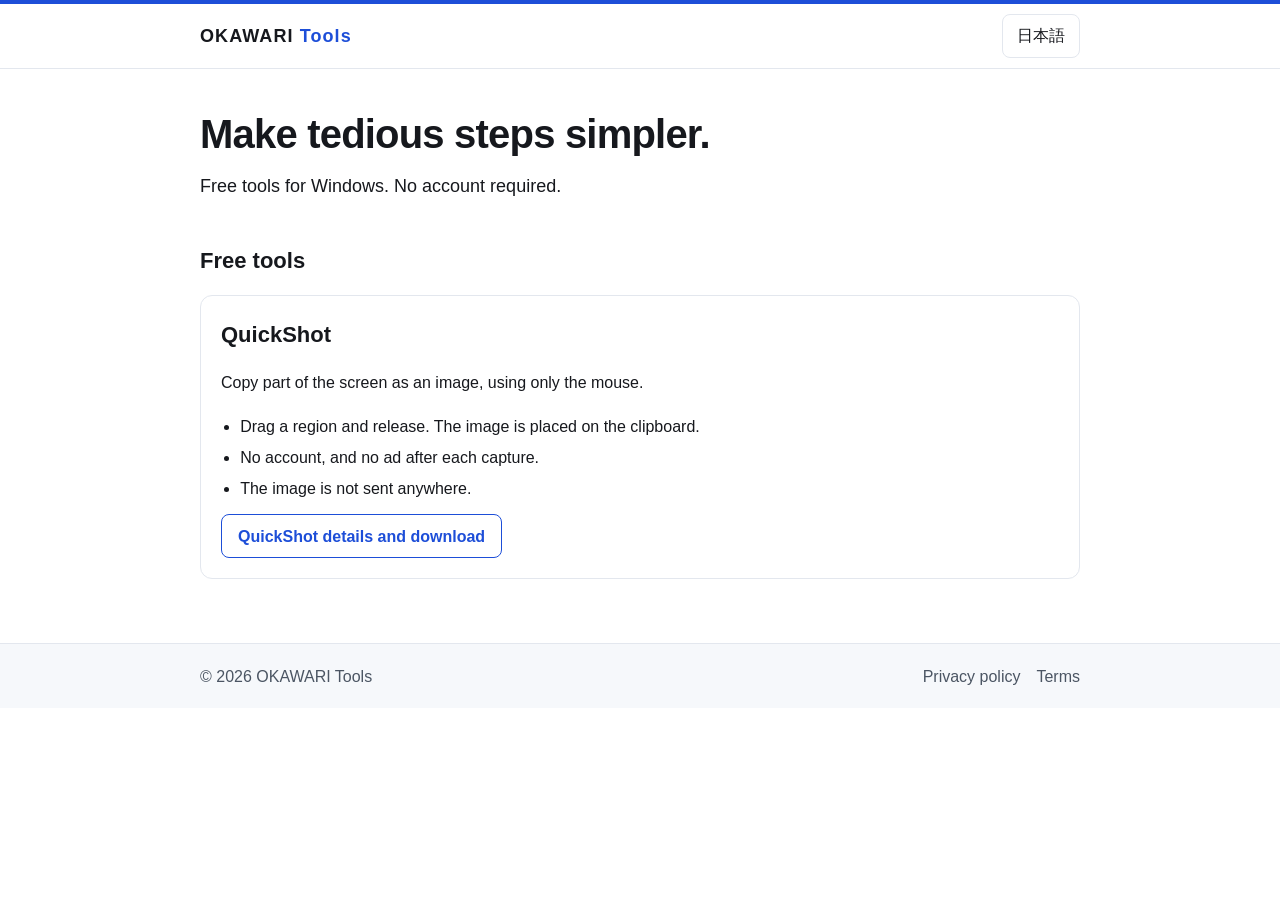
==== website/index.html @ eee70e82 "Initial release of OKAWARI Tools and QuickShot 1.0.1 Co-authored-by: Cursor <cursoragent@cursor.com>" ====
<!DOCTYPE html>
<html lang="ja">
<head>
  <meta charset="utf-8">
  <meta name="viewport" content="width=device-width, initial-scale=1">
  <title>OKAWARI Tools</title>
  <meta name="description" content="Windows向け無料ツールの配布サイト。第1弾は、マウスだけで画面をコピーするQuickShotです。">
  <link rel="icon" href="assets/favicon.svg" type="image/svg+xml">
  <link rel="stylesheet" href="style.css">
</head>
<body data-title="title_home" data-meta="meta_home">
  <a class="skip" href="#main" data-i18n="skip">内容へスキップ</a>
  <header class="site-header">
    <div class="header-inner">
      <a class="logo" href="index.html">OKAWARI <span>Tools</span></a>
      <button type="button" id="lang-toggle" class="lang-toggle">English</button>
    </div>
  </header>
  <main id="main" class="wrap">
    <section class="hero">
      <h1 data-i18n="hero_title">面倒な操作を、もっと簡単に。</h1>
      <p class="lead" data-i18n="hero_lead">Windows向けの無料ツールです。登録なしで使えます。</p>
    </section>
    <section class="section">
      <h2 data-i18n="tools_heading">無料ツール</h2>
      <div class="tool-list">
        <article class="tool-card">
          <h3>QuickShot</h3>
          <p data-i18n="card_summary">マウスだけで、画面の一部を画像としてコピーします。</p>
          <ul>
            <li data-i18n="card_b1">範囲をドラッグして離すと、クリップボードに入ります。</li>
            <li data-i18n="card_b2">会員登録も、撮影ごとの広告もありません。</li>
            <li data-i18n="card_b3">画像を外部へ送信しません。</li>
          </ul>
          <a class="btn btn-secondary" href="quickshot.html" data-i18n="card_link">QuickShotの詳細とダウンロード</a>
        </article>
      </div>
    </section>
    <!-- Future ad slot. Keep empty. Do not place a download inside it. -->
    <aside class="ad-slot" data-ad-slot="home-bottom"></aside>
  </main>
  <footer class="site-footer">
    <div class="footer-inner">
      <p class="copy">© 2026 OKAWARI Tools</p>
      <nav>
        <a href="privacy.html" data-i18n="footer_privacy">プライバシーポリシー</a>
        <a href="terms.html" data-i18n="footer_terms">利用規約</a>
      </nav>
    </div>
  </footer>
  <script src="app.js"></script>
</body>
</html>
---- website/style.css ----
:root {
  color-scheme: light;
  --text: #16181d;
  --muted: #4b5563;
  --line: #e3e7ee;
  --blue: #1d4ed8;
  --blue-dark: #1e3a8a;
  --surface: #f6f8fb;
  --max: 880px;
}

* { box-sizing: border-box; }

html, body { margin: 0; padding: 0; }

body {
  font-family: "Segoe UI", "Yu Gothic UI", Meiryo, sans-serif;
  color: var(--text);
  background: #fff;
  line-height: 1.7;
  font-size: 16px;
}

a { color: var(--blue); }

.skip {
  position: absolute;
  left: -999px;
  top: 8px;
  background: #fff;
  padding: 8px 12px;
}

.skip:focus { left: 12px; z-index: 3; }

.site-header {
  border-top: 4px solid var(--blue);
  border-bottom: 1px solid var(--line);
}

.header-inner, .wrap, .footer-inner {
  width: min(var(--max), calc(100% - 32px));
  margin: 0 auto;
}

.header-inner, .footer-inner {
  display: flex;
  align-items: center;
  justify-content: space-between;
  gap: 16px;
  min-height: 64px;
}

.logo {
  color: var(--text);
  text-decoration: none;
  font-weight: 700;
  letter-spacing: 0.06em;
  font-size: 18px;
}

.logo span { color: var(--blue); font-weight: 600; }

.lang-toggle, .btn {
  min-height: 44px;
  border-radius: 8px;
  font: inherit;
  text-decoration: none;
  display: inline-flex;
  align-items: center;
  justify-content: center;
}

.lang-toggle {
  background: #fff;
  color: var(--text);
  border: 1px solid var(--line);
  padding: 0 14px;
  cursor: pointer;
}

.wrap { padding: 40px 0 64px; }

.hero h1, h1 {
  font-size: clamp(28px, 4vw, 40px);
  line-height: 1.25;
  letter-spacing: -0.02em;
  margin: 0 0 12px;
}

.lead { font-size: 18px; margin: 0; }

.section { margin-top: 40px; }

h2 { font-size: 22px; margin: 0 0 16px; }

.tool-card, .panel {
  border: 1px solid var(--line);
  border-radius: 12px;
  padding: 20px;
  background: #fff;
}

.tool-card h3 { margin: 0 0 8px; font-size: 22px; }

.tool-card ul, .plain { margin: 12px 0; padding-left: 1.2em; }

.tool-card li, .plain li { margin: 4px 0; }

.badges { margin: 16px 0; }

.badge {
  display: inline-block;
  border: 1px solid var(--blue);
  color: var(--blue-dark);
  border-radius: 999px;
  padding: 2px 10px;
  font-size: 13px;
  margin-right: 8px;
}

.btn-primary {
  background: var(--blue);
  color: #fff;
  padding: 0 18px;
  font-weight: 700;
}

.btn-secondary {
  background: #fff;
  color: var(--blue);
  border: 1px solid var(--blue);
  padding: 0 16px;
  font-weight: 600;
}

a.btn.disabled {
  background: #e5e7eb;
  color: #374151;
  cursor: not-allowed;
  font-weight: 600;
}

.note { color: var(--muted); margin-top: 8px; }

.spec {
  display: grid;
  grid-template-columns: 11rem 1fr;
  gap: 8px 16px;
  margin: 0;
}

.spec dt { color: var(--muted); }
.spec dd { margin: 0; }

.hash {
  font-family: Consolas, "Courier New", monospace;
  font-size: 0.92rem;
  word-break: break-all;
  background: var(--surface);
  padding: 8px 10px;
}

details { border-top: 1px solid var(--line); padding: 12px 0; }
details:last-child { border-bottom: 1px solid var(--line); }
summary { cursor: pointer; font-weight: 600; }
details p { margin: 8px 0 0; }

.site-footer {
  border-top: 1px solid var(--line);
  background: var(--surface);
}

.site-footer nav { display: flex; gap: 16px; }

.copy, .site-footer a { color: var(--muted); text-decoration: none; }
.site-footer a:hover { text-decoration: underline; }

.ad-slot:empty { display: none; }

@media (max-width: 640px) {
  .header-inner, .footer-inner { align-items: flex-start; padding: 12px 0; flex-direction: column; }
  .wrap { padding-top: 28px; }
  .spec { grid-template-columns: 1fr; gap: 2px; }
  .spec dt { margin-top: 12px; }
  .btn-primary, .btn-secondary { width: 100%; }
}
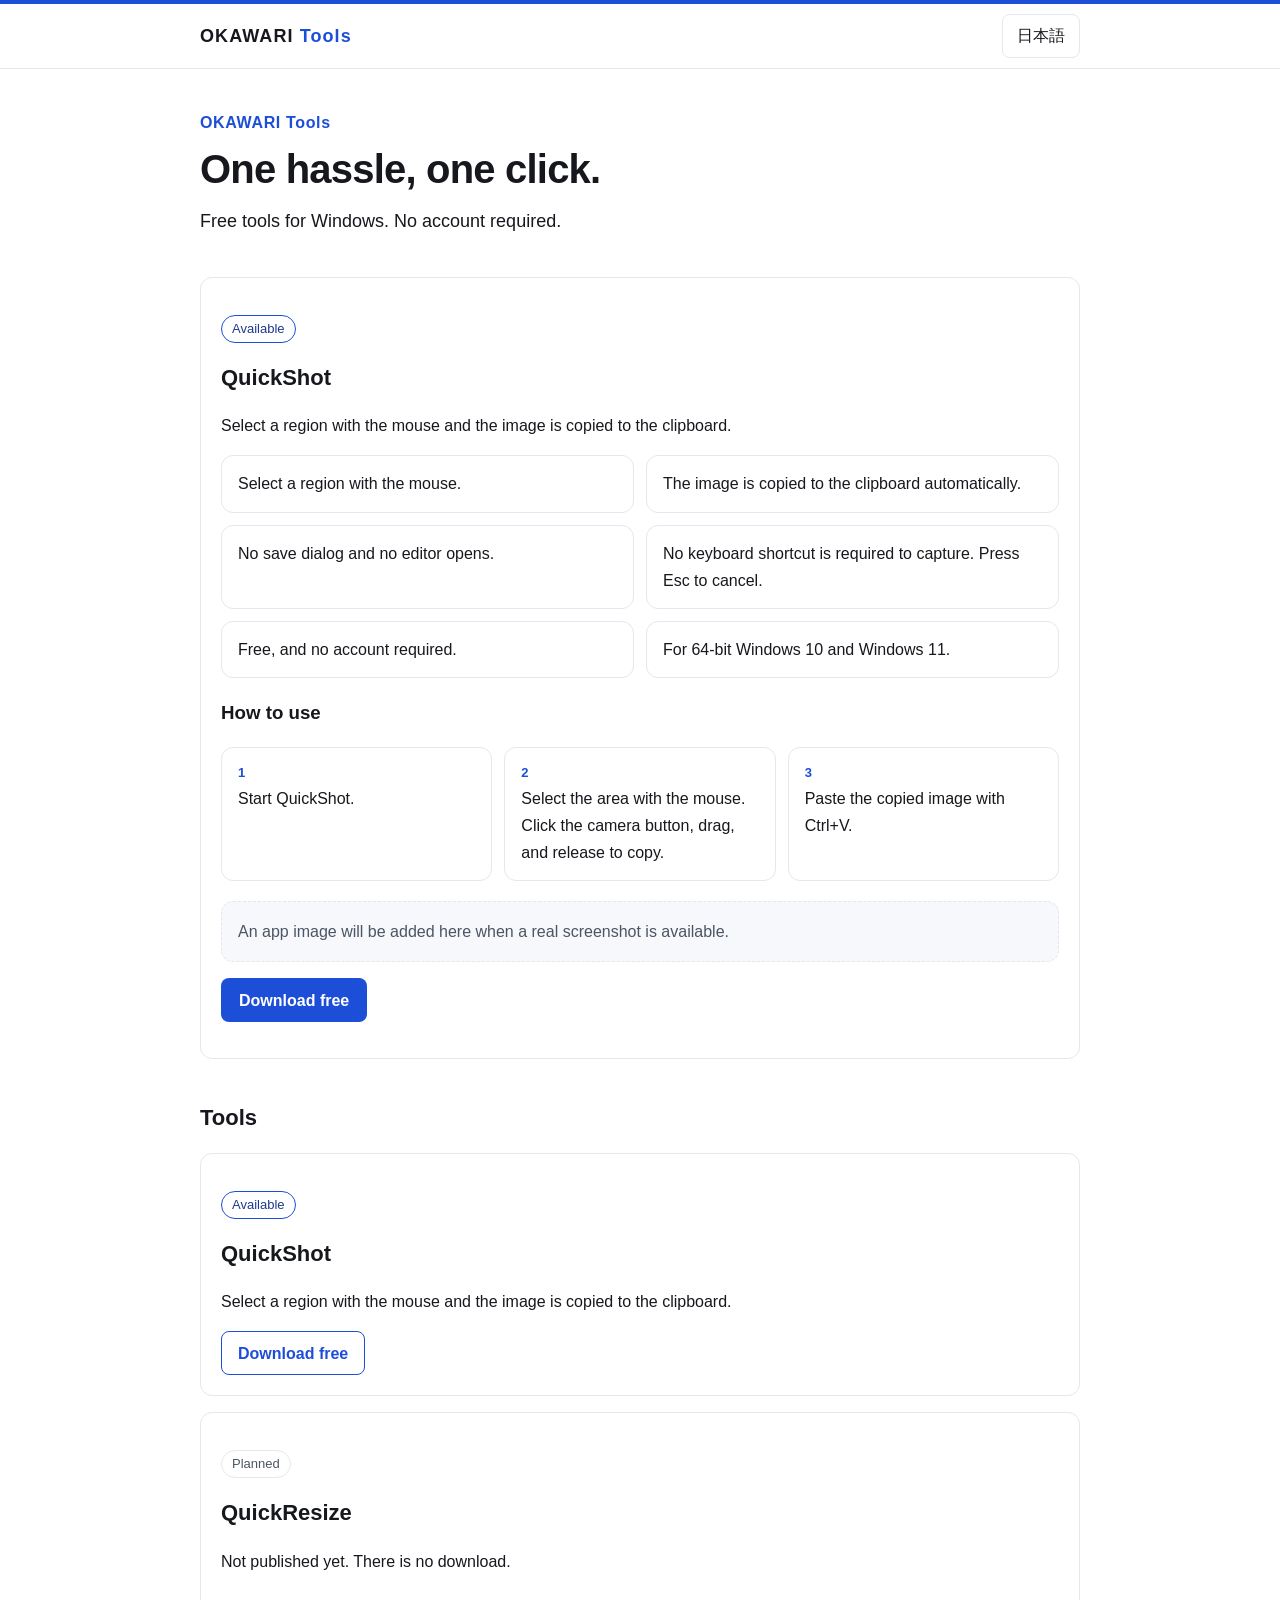
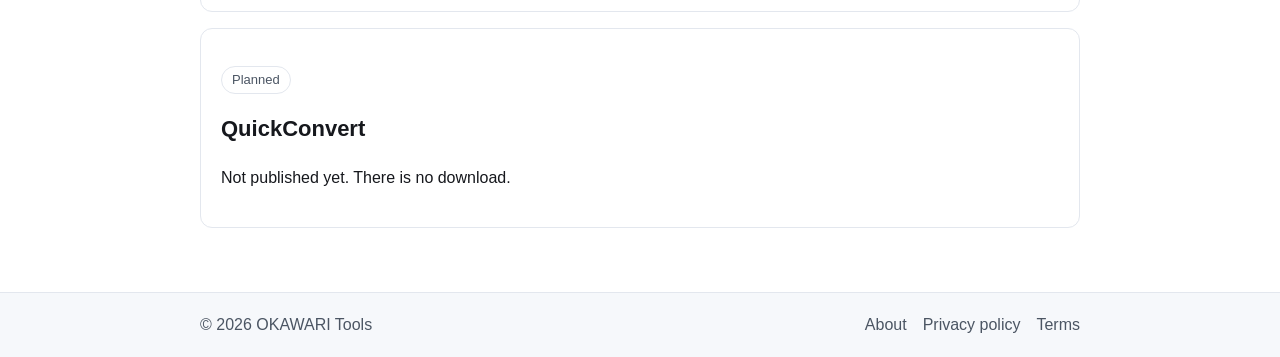
==== commit d1a90a4e: "Improve the official site so first-time visitors can understand QuickShot." ====
--- a/website/index.html
+++ b/website/index.html
@@ -4,7 +4,7 @@
   <meta charset="utf-8">
   <meta name="viewport" content="width=device-width, initial-scale=1">
   <title>OKAWARI Tools</title>
-  <meta name="description" content="Windows向け無料ツールの配布サイト。第1弾は、マウスだけで画面をコピーするQuickShotです。">
+  <meta name="description" content="1つの面倒を、1クリックで解決する。Windows向け無料ツール OKAWARI Tools。">
   <link rel="icon" href="assets/favicon.svg" type="image/svg+xml">
   <link rel="stylesheet" href="style.css">
 </head>
@@ -18,31 +18,62 @@
   </header>
   <main id="main" class="wrap">
     <section class="hero">
-      <h1 data-i18n="hero_title">面倒な操作を、もっと簡単に。</h1>
+      <p class="kicker">OKAWARI Tools</p>
+      <h1 data-i18n="hero_title">1つの面倒を、1クリックで解決する</h1>
       <p class="lead" data-i18n="hero_lead">Windows向けの無料ツールです。登録なしで使えます。</p>
     </section>
+    <section class="section panel">
+      <p><span class="badge" data-i18n="status_live">公開中</span></p>
+      <h2>QuickShot</h2>
+      <p data-i18n="card_summary">マウスで範囲を選ぶと、画像がクリップボードにコピーされます。</p>
+      <ul class="feature-list">
+        <li data-i18n="f1">マウスで範囲を選ぶだけです。</li>
+        <li data-i18n="f2">撮影後、画像は自動でクリップボードにコピーされます。</li>
+        <li data-i18n="f3">保存画面も編集画面も開きません。</li>
+        <li data-i18n="f4">撮影にキーボードショートカットは不要です。中止するときは Esc を押せます。</li>
+        <li data-i18n="f5">無料で、会員登録は不要です。</li>
+        <li data-i18n="f6">Windows 10 / 11 の64ビットに対応しています。</li>
+      </ul>
+      <h3 data-i18n="howto_heading">使い方</h3>
+      <ol class="steps">
+        <li class="step"><strong>1</strong><span data-i18n="s1">QuickShotを起動します。</span></li>
+        <li class="step"><strong>2</strong><span data-i18n="s2">マウスで撮影範囲を選びます。カメラボタンをクリックし、ドラッグして離すとコピーされます。</span></li>
+        <li class="step"><strong>3</strong><span data-i18n="s3">コピーされた画像を、貼り付け先で Ctrl+V します。</span></li>
+      </ol>
+      <!-- Real screenshot only. Do not place a mock image here. -->
+      <figure class="shot-slot">
+        <figcaption data-i18n="shot_note">アプリの画面は、実物の画像ができてからここに掲載します。</figcaption>
+      </figure>
+      <p><a class="btn btn-primary" href="quickshot.html" data-i18n="card_link">無料でダウンロード</a></p>
+    </section>
     <section class="section">
-      <h2 data-i18n="tools_heading">無料ツール</h2>
+      <h2 data-i18n="tools_heading">ツール</h2>
       <div class="tool-list">
         <article class="tool-card">
+          <p><span class="badge" data-i18n="status_live">公開中</span></p>
           <h3>QuickShot</h3>
-          <p data-i18n="card_summary">マウスだけで、画面の一部を画像としてコピーします。</p>
-          <ul>
-            <li data-i18n="card_b1">範囲をドラッグして離すと、クリップボードに入ります。</li>
-            <li data-i18n="card_b2">会員登録も、撮影ごとの広告もありません。</li>
-            <li data-i18n="card_b3">画像を外部へ送信しません。</li>
-          </ul>
-          <a class="btn btn-secondary" href="quickshot.html" data-i18n="card_link">QuickShotの詳細とダウンロード</a>
+          <p data-i18n="card_summary">マウスで範囲を選ぶと、画像がクリップボードにコピーされます。</p>
+          <a class="btn btn-secondary" href="quickshot.html" data-i18n="card_link">無料でダウンロード</a>
+        </article>
+        <article class="tool-card">
+          <p><span class="badge badge-muted" data-i18n="planned">開発予定</span></p>
+          <h3>QuickResize</h3>
+          <p data-i18n="planned_note">まだ公開していません。ダウンロードはできません。</p>
+        </article>
+        <article class="tool-card">
+          <p><span class="badge badge-muted" data-i18n="planned">開発予定</span></p>
+          <h3>QuickConvert</h3>
+          <p data-i18n="planned_note">まだ公開していません。ダウンロードはできません。</p>
         </article>
       </div>
     </section>
-    <!-- Future ad slot. Keep empty. Do not place a download inside it. -->
     <aside class="ad-slot" data-ad-slot="home-bottom"></aside>
   </main>
   <footer class="site-footer">
     <div class="footer-inner">
       <p class="copy">© 2026 OKAWARI Tools</p>
       <nav>
+        <a href="about.html" data-i18n="footer_about">運営者情報</a>
         <a href="privacy.html" data-i18n="footer_privacy">プライバシーポリシー</a>
         <a href="terms.html" data-i18n="footer_terms">利用規約</a>
       </nav>
--- a/website/style.css
+++ b/website/style.css
@@ -178,10 +178,67 @@
 
 .ad-slot:empty { display: none; }
 
+.kicker {
+  margin: 0 0 8px;
+  color: var(--blue);
+  font-weight: 700;
+  letter-spacing: 0.04em;
+}
+
+.feature-list, .steps {
+  display: grid;
+  gap: 12px;
+  margin: 0;
+  padding: 0;
+  list-style: none;
+}
+
+.feature-list { grid-template-columns: 1fr 1fr; }
+
+.feature-list li, .step {
+  border: 1px solid var(--line);
+  border-radius: 12px;
+  padding: 14px 16px;
+  margin: 0;
+  background: #fff;
+}
+
+.steps { grid-template-columns: repeat(3, 1fr); }
+
+.step strong {
+  display: block;
+  color: var(--blue);
+  font-size: 13px;
+}
+
+.tool-list {
+  display: grid;
+  gap: 16px;
+}
+
+.badge-muted {
+  border-color: var(--line);
+  color: var(--muted);
+}
+
+.shot-slot {
+  margin: 20px 0 0;
+  border: 1px dashed var(--line);
+  border-radius: 12px;
+  background: var(--surface);
+  color: var(--muted);
+  padding: 16px;
+}
+
+.shot-slot:empty { display: none; }
+
+.release-link { display: inline-block; margin-top: 12px; }
+
 @media (max-width: 640px) {
   .header-inner, .footer-inner { align-items: flex-start; padding: 12px 0; flex-direction: column; }
   .wrap { padding-top: 28px; }
   .spec { grid-template-columns: 1fr; gap: 2px; }
   .spec dt { margin-top: 12px; }
   .btn-primary, .btn-secondary { width: 100%; }
-}
+  .feature-list, .steps { grid-template-columns: 1fr; }
+}
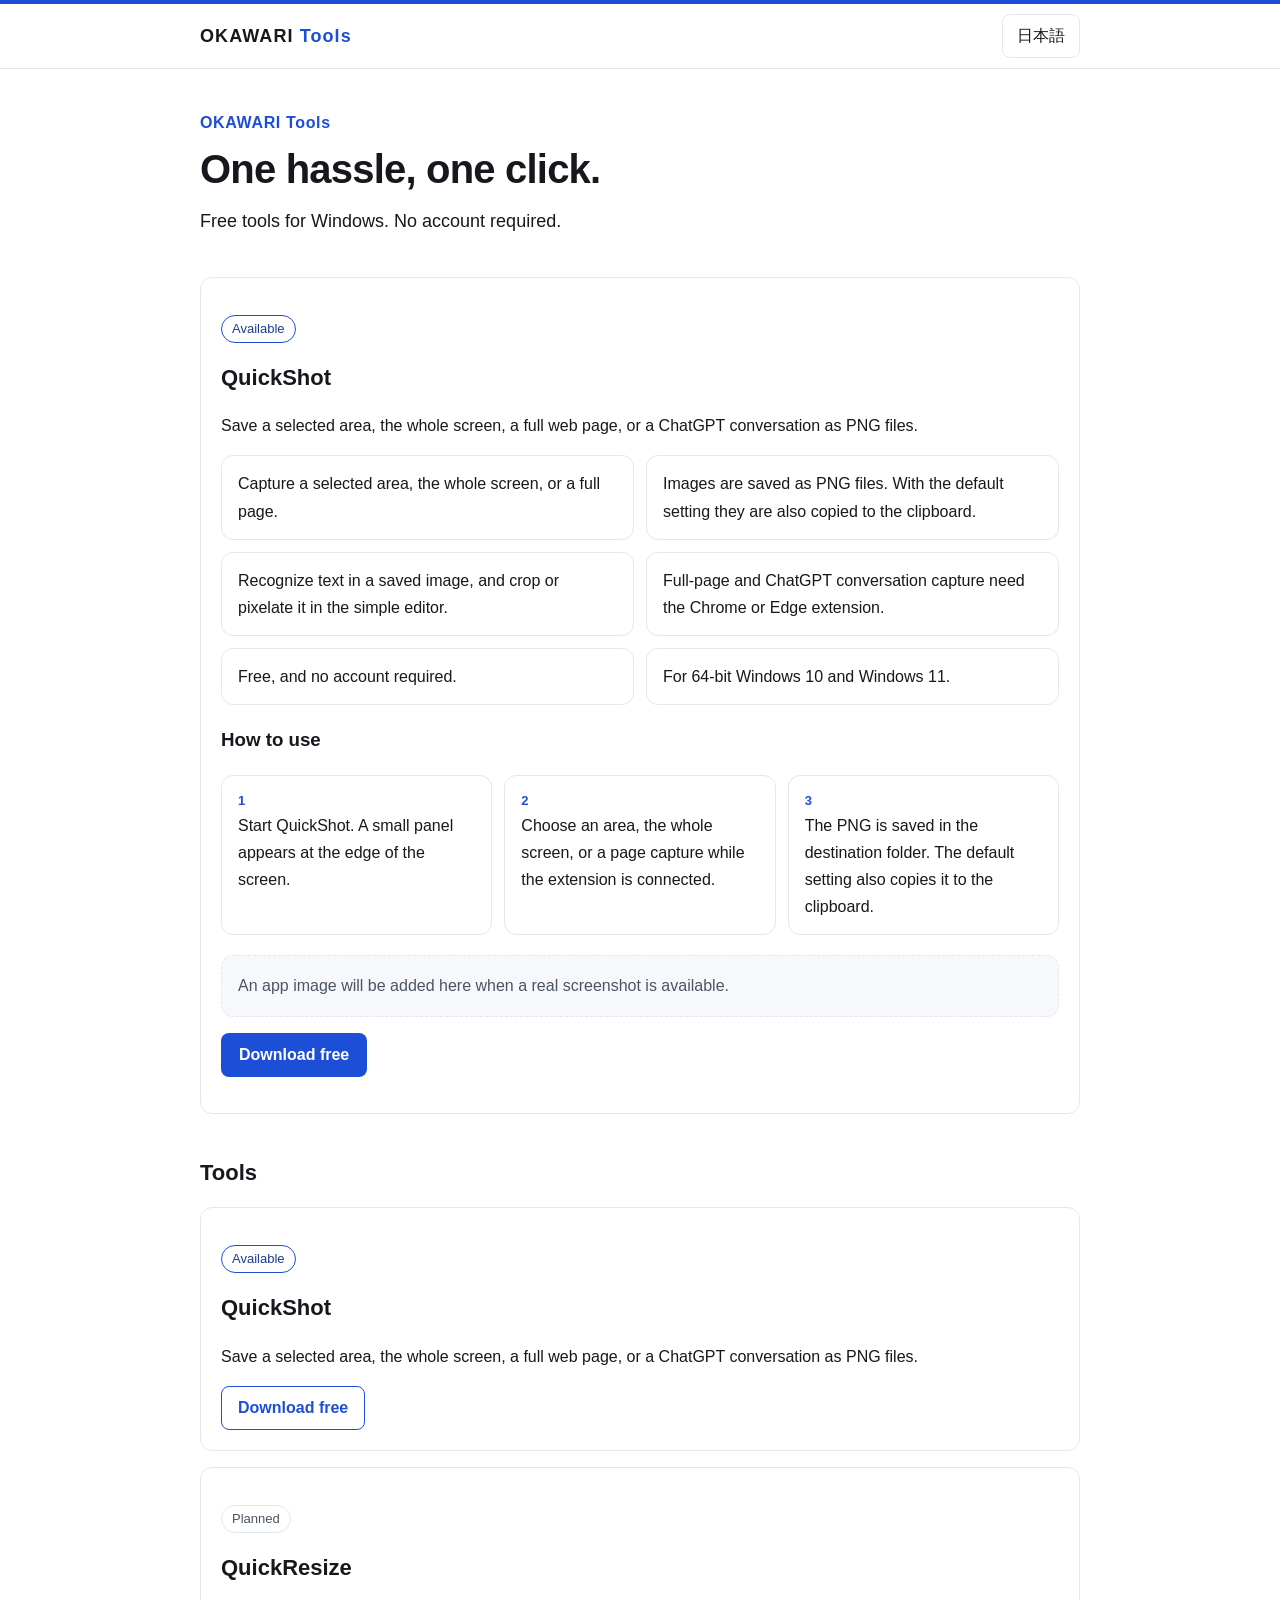
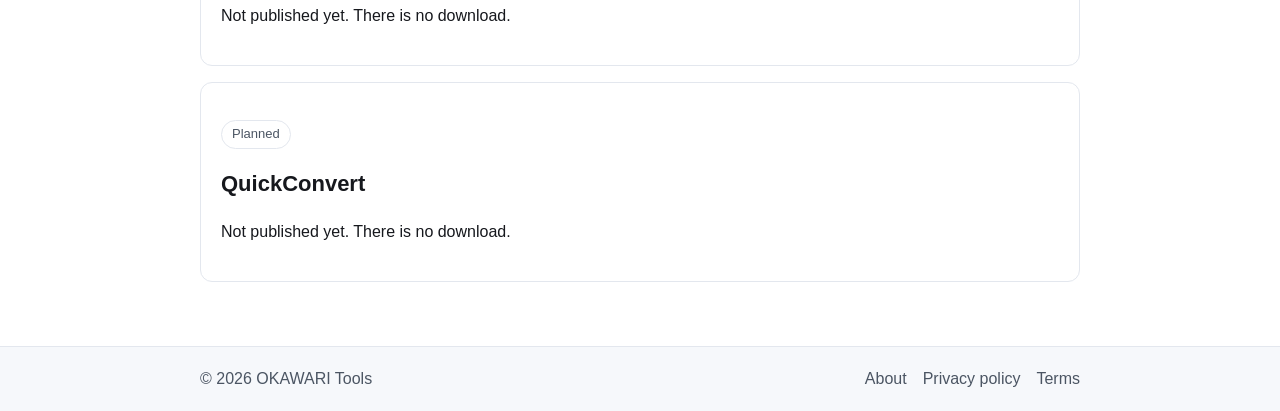
==== commit 23694d5d: "Publish QuickShot 1.1.16 and update the official site. Point the download page at the signed-off 1.1" ====
--- a/website/index.html
+++ b/website/index.html
@@ -3,8 +3,17 @@
 <head>
   <meta charset="utf-8">
   <meta name="viewport" content="width=device-width, initial-scale=1">
+  <link rel="canonical" href="https://okawari-tools.pages.dev/">
+  <meta property="og:type" content="website">
+  <meta property="og:site_name" content="OKAWARI Tools">
+  <meta property="og:title" content="OKAWARI Tools">
+  <meta property="og:description" content="Windows向けの無料ツール OKAWARI Tools。QuickShotは画面、ページ全体、ChatGPTの会話をPNGで保存できます。">
+  <meta property="og:url" content="https://okawari-tools.pages.dev/">
+  <meta property="og:locale" content="ja_JP">
+  <meta property="og:locale:alternate" content="en_US">
+  <meta name="google-adsense-account" content="ca-pub-5071302865760255">
   <title>OKAWARI Tools</title>
-  <meta name="description" content="1つの面倒を、1クリックで解決する。Windows向け無料ツール OKAWARI Tools。">
+  <meta name="description" content="Windows向けの無料ツール OKAWARI Tools。QuickShotは画面、ページ全体、ChatGPTの会話をPNGで保存できます。">
   <link rel="icon" href="assets/favicon.svg" type="image/svg+xml">
   <link rel="stylesheet" href="style.css">
 </head>
@@ -25,20 +34,20 @@
     <section class="section panel">
       <p><span class="badge" data-i18n="status_live">公開中</span></p>
       <h2>QuickShot</h2>
-      <p data-i18n="card_summary">マウスで範囲を選ぶと、画像がクリップボードにコピーされます。</p>
+      <p data-i18n="card_summary">画面の範囲、画面全体、ページ全体、ChatGPTの会話をPNGで保存できます。</p>
       <ul class="feature-list">
-        <li data-i18n="f1">マウスで範囲を選ぶだけです。</li>
-        <li data-i18n="f2">撮影後、画像は自動でクリップボードにコピーされます。</li>
-        <li data-i18n="f3">保存画面も編集画面も開きません。</li>
-        <li data-i18n="f4">撮影にキーボードショートカットは不要です。中止するときは Esc を押せます。</li>
+        <li data-i18n="f1">範囲指定、画面全体、ページ全体を撮影できます。</li>
+        <li data-i18n="f2">画像はPNGで保存します。初期設定ではクリップボードにもコピーします。</li>
+        <li data-i18n="f3">保存した画像の文字認識と、切り抜きやモザイクなどの簡単な編集ができます。</li>
+        <li data-i18n="f4">ページ全体とChatGPTの会話撮影には、ChromeまたはEdgeの拡張機能が必要です。</li>
         <li data-i18n="f5">無料で、会員登録は不要です。</li>
         <li data-i18n="f6">Windows 10 / 11 の64ビットに対応しています。</li>
       </ul>
       <h3 data-i18n="howto_heading">使い方</h3>
       <ol class="steps">
-        <li class="step"><strong>1</strong><span data-i18n="s1">QuickShotを起動します。</span></li>
-        <li class="step"><strong>2</strong><span data-i18n="s2">マウスで撮影範囲を選びます。カメラボタンをクリックし、ドラッグして離すとコピーされます。</span></li>
-        <li class="step"><strong>3</strong><span data-i18n="s3">コピーされた画像を、貼り付け先で Ctrl+V します。</span></li>
+        <li class="step"><strong>1</strong><span data-i18n="s1">QuickShotを起動します。画面端に操作パネルが出ます。</span></li>
+        <li class="step"><strong>2</strong><span data-i18n="s2">範囲指定、画面全体、または拡張機能が接続されたページ撮影を選びます。</span></li>
+        <li class="step"><strong>3</strong><span data-i18n="s3">画像は保存先のフォルダにPNGで保存されます。初期設定ではクリップボードにもコピーされます。</span></li>
       </ol>
       <!-- Real screenshot only. Do not place a mock image here. -->
       <figure class="shot-slot">
@@ -52,7 +61,7 @@
         <article class="tool-card">
           <p><span class="badge" data-i18n="status_live">公開中</span></p>
           <h3>QuickShot</h3>
-          <p data-i18n="card_summary">マウスで範囲を選ぶと、画像がクリップボードにコピーされます。</p>
+          <p data-i18n="card_summary">画面の範囲、画面全体、ページ全体、ChatGPTの会話をPNGで保存できます。</p>
           <a class="btn btn-secondary" href="quickshot.html" data-i18n="card_link">無料でダウンロード</a>
         </article>
         <article class="tool-card">
@@ -79,6 +88,17 @@
       </nav>
     </div>
   </footer>
+  <script type="application/ld+json">
+  {
+    "@context": "https://schema.org",
+    "@type": "WebSite",
+    "name": "OKAWARI Tools",
+    "url": "https://okawari-tools.pages.dev/",
+    "description": "Windows向けの無料ツール。第1弾はQuickShotです。",
+    "inLanguage": ["ja", "en"]
+  }
+  </script>
+  <script src="catalog.js"></script>
   <script src="app.js"></script>
 </body>
 </html>
--- a/website/style.css
+++ b/website/style.css
@@ -21,7 +21,7 @@
   font-size: 16px;
 }
 
-a { color: var(--blue); }
+code { font-family: Consolas, "Yu Gothic UI", monospace; font-size: 0.92em; }
 
 .skip {
   position: absolute;
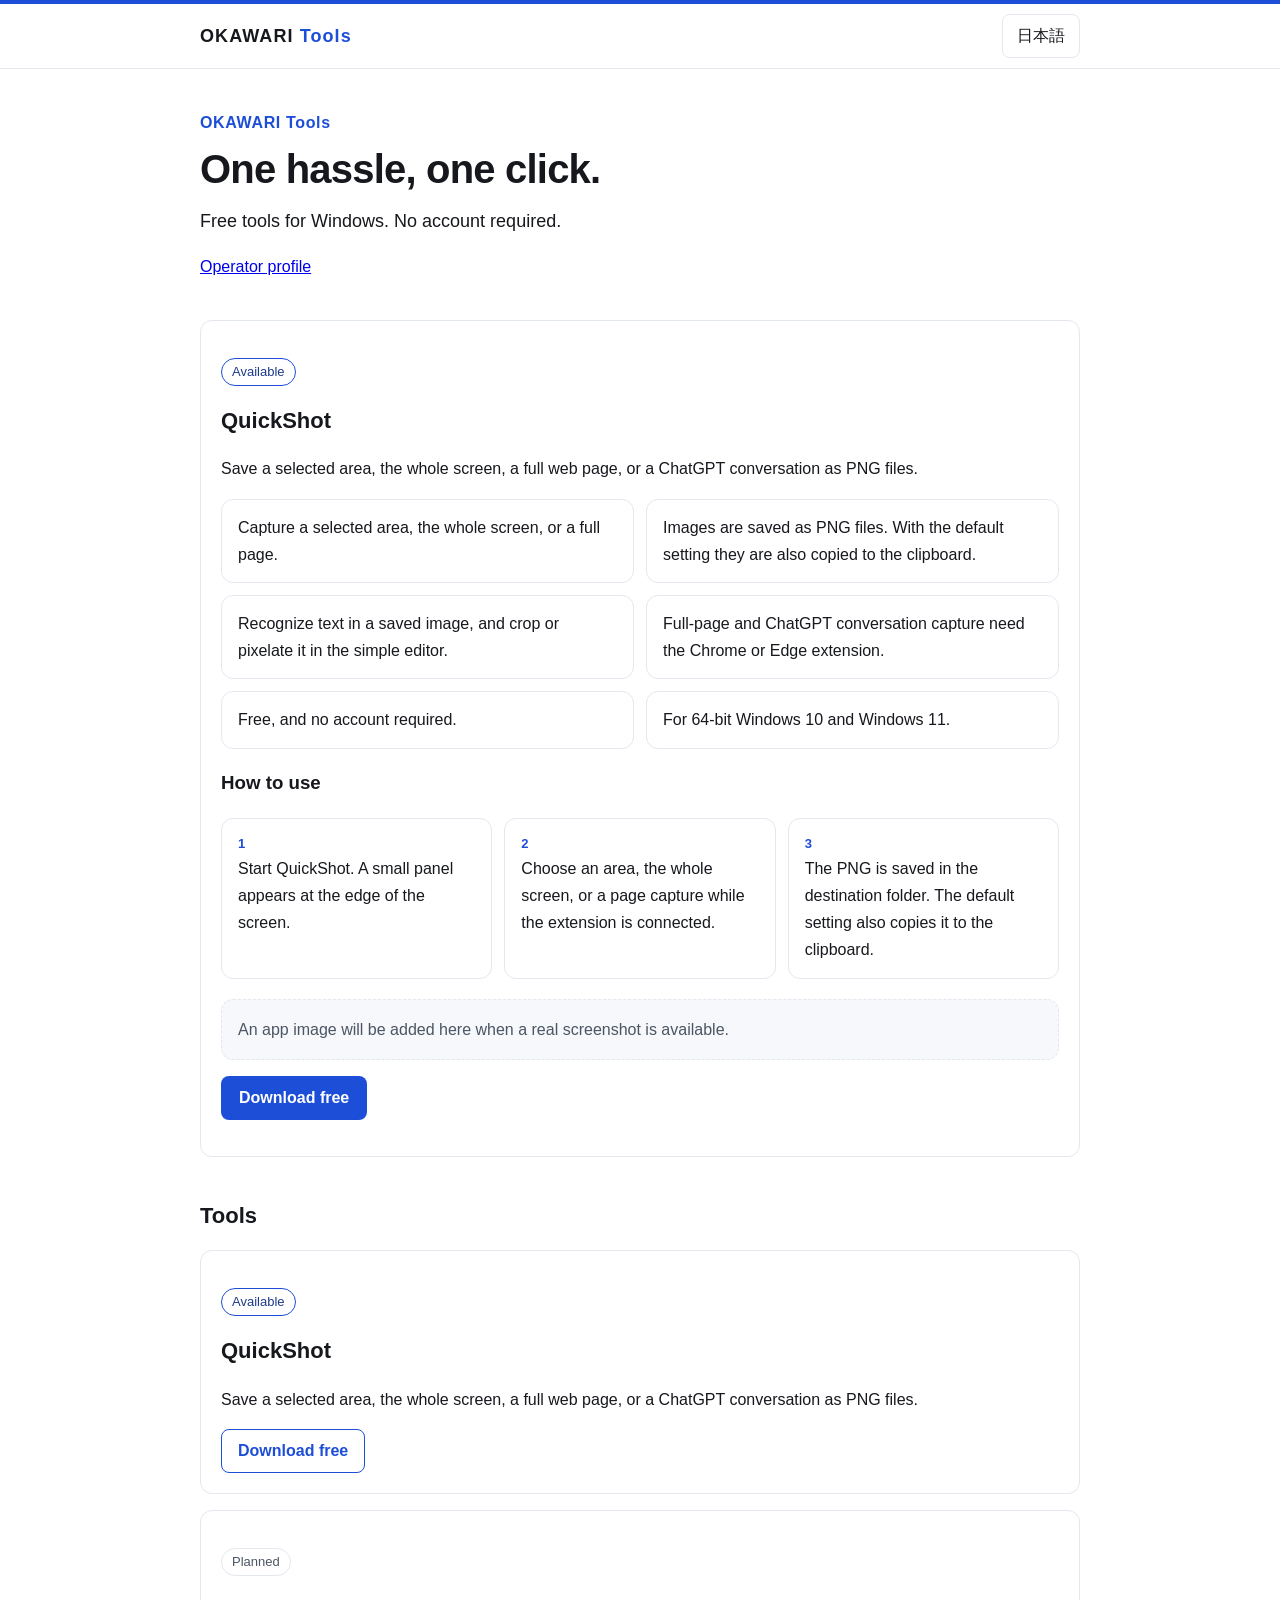
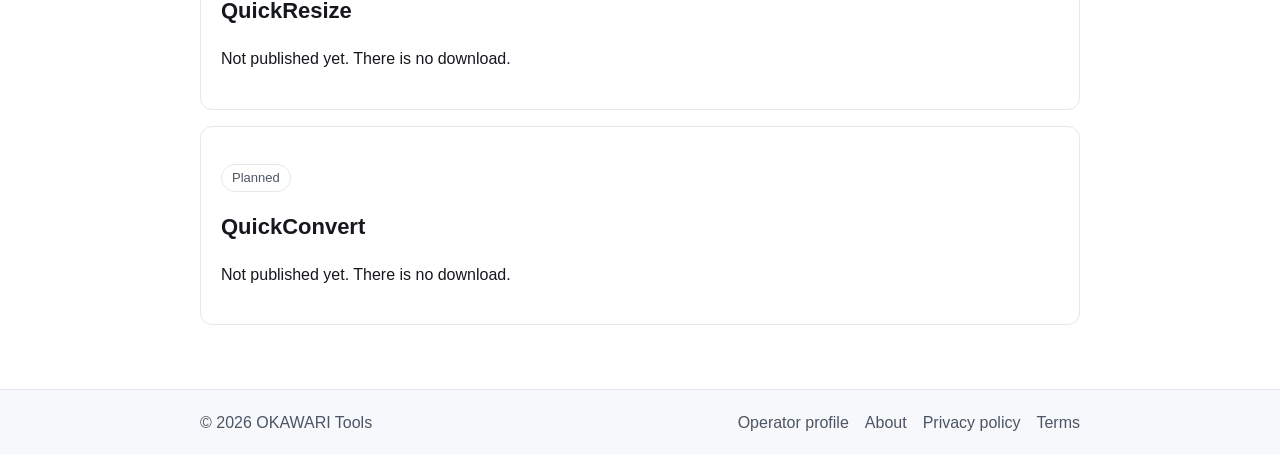
==== commit 0209690a: "Add an operator profile page to the official site. Co-authored-by: Cursor <cursoragent@cursor.com>" ====
--- a/website/index.html
+++ b/website/index.html
@@ -12,6 +12,7 @@
   <meta property="og:locale" content="ja_JP">
   <meta property="og:locale:alternate" content="en_US">
   <meta name="google-adsense-account" content="ca-pub-5071302865760255">
+  <meta name="google-site-verification" content="zi_UHRMXVWH3XxqK1XHo8GpFrtCvZHEubutZWpABxfA">
   <title>OKAWARI Tools</title>
   <meta name="description" content="Windows向けの無料ツール OKAWARI Tools。QuickShotは画面、ページ全体、ChatGPTの会話をPNGで保存できます。">
   <link rel="icon" href="assets/favicon.svg" type="image/svg+xml">
@@ -30,6 +31,7 @@
       <p class="kicker">OKAWARI Tools</p>
       <h1 data-i18n="hero_title">1つの面倒を、1クリックで解決する</h1>
       <p class="lead" data-i18n="hero_lead">Windows向けの無料ツールです。登録なしで使えます。</p>
+      <p><a href="profile.html" data-i18n="footer_profile">運営者プロフィール</a></p>
     </section>
     <section class="section panel">
       <p><span class="badge" data-i18n="status_live">公開中</span></p>
@@ -82,6 +84,7 @@
     <div class="footer-inner">
       <p class="copy">© 2026 OKAWARI Tools</p>
       <nav>
+        <a href="profile.html" data-i18n="footer_profile">運営者プロフィール</a>
         <a href="about.html" data-i18n="footer_about">運営者情報</a>
         <a href="privacy.html" data-i18n="footer_privacy">プライバシーポリシー</a>
         <a href="terms.html" data-i18n="footer_terms">利用規約</a>
--- a/website/style.css
+++ b/website/style.css
@@ -163,15 +163,23 @@
 
 details { border-top: 1px solid var(--line); padding: 12px 0; }
 details:last-child { border-bottom: 1px solid var(--line); }
-summary { cursor: pointer; font-weight: 600; }
+summary { cursor: pointer; font-weight: 600; min-height: 44px; display: flex; align-items: center; }
 details p { margin: 8px 0 0; }
+
+.version-list { display: grid; gap: 12px; margin-top: 12px; }
+.version-item { border: 1px solid var(--line); border-radius: 12px; padding: 12px 14px; }
+.version-item h3 { margin: 0 0 4px; font-size: 18px; }
+.compare-wrap { overflow-x: auto; -webkit-overflow-scrolling: touch; }
+.compare { width: 100%; border-collapse: collapse; font-size: 14px; }
+.compare th, .compare td { border-bottom: 1px solid var(--line); padding: 8px; text-align: left; white-space: nowrap; }
+.compare th { background: var(--surface); }
 
 .site-footer {
   border-top: 1px solid var(--line);
   background: var(--surface);
 }
 
-.site-footer nav { display: flex; gap: 16px; }
+.site-footer nav { display: flex; flex-wrap: wrap; gap: 16px; }
 
 .copy, .site-footer a { color: var(--muted); text-decoration: none; }
 .site-footer a:hover { text-decoration: underline; }
@@ -234,6 +242,24 @@
 
 .release-link { display: inline-block; margin-top: 12px; }
 
+.profile-head {
+  display: flex;
+  align-items: center;
+  gap: 16px;
+}
+
+.profile-mark {
+  flex: 0 0 64px;
+  width: 64px;
+  height: 64px;
+}
+
+.profile-mark svg { display: block; width: 64px; height: 64px; }
+
+.profile-head h1 { margin-bottom: 4px; }
+
+.profile-role { margin: 0; color: var(--muted); }
+
 @media (max-width: 640px) {
   .header-inner, .footer-inner { align-items: flex-start; padding: 12px 0; flex-direction: column; }
   .wrap { padding-top: 28px; }
@@ -241,4 +267,5 @@
   .spec dt { margin-top: 12px; }
   .btn-primary, .btn-secondary { width: 100%; }
   .feature-list, .steps { grid-template-columns: 1fr; }
-}
+  .profile-head { align-items: flex-start; }
+}
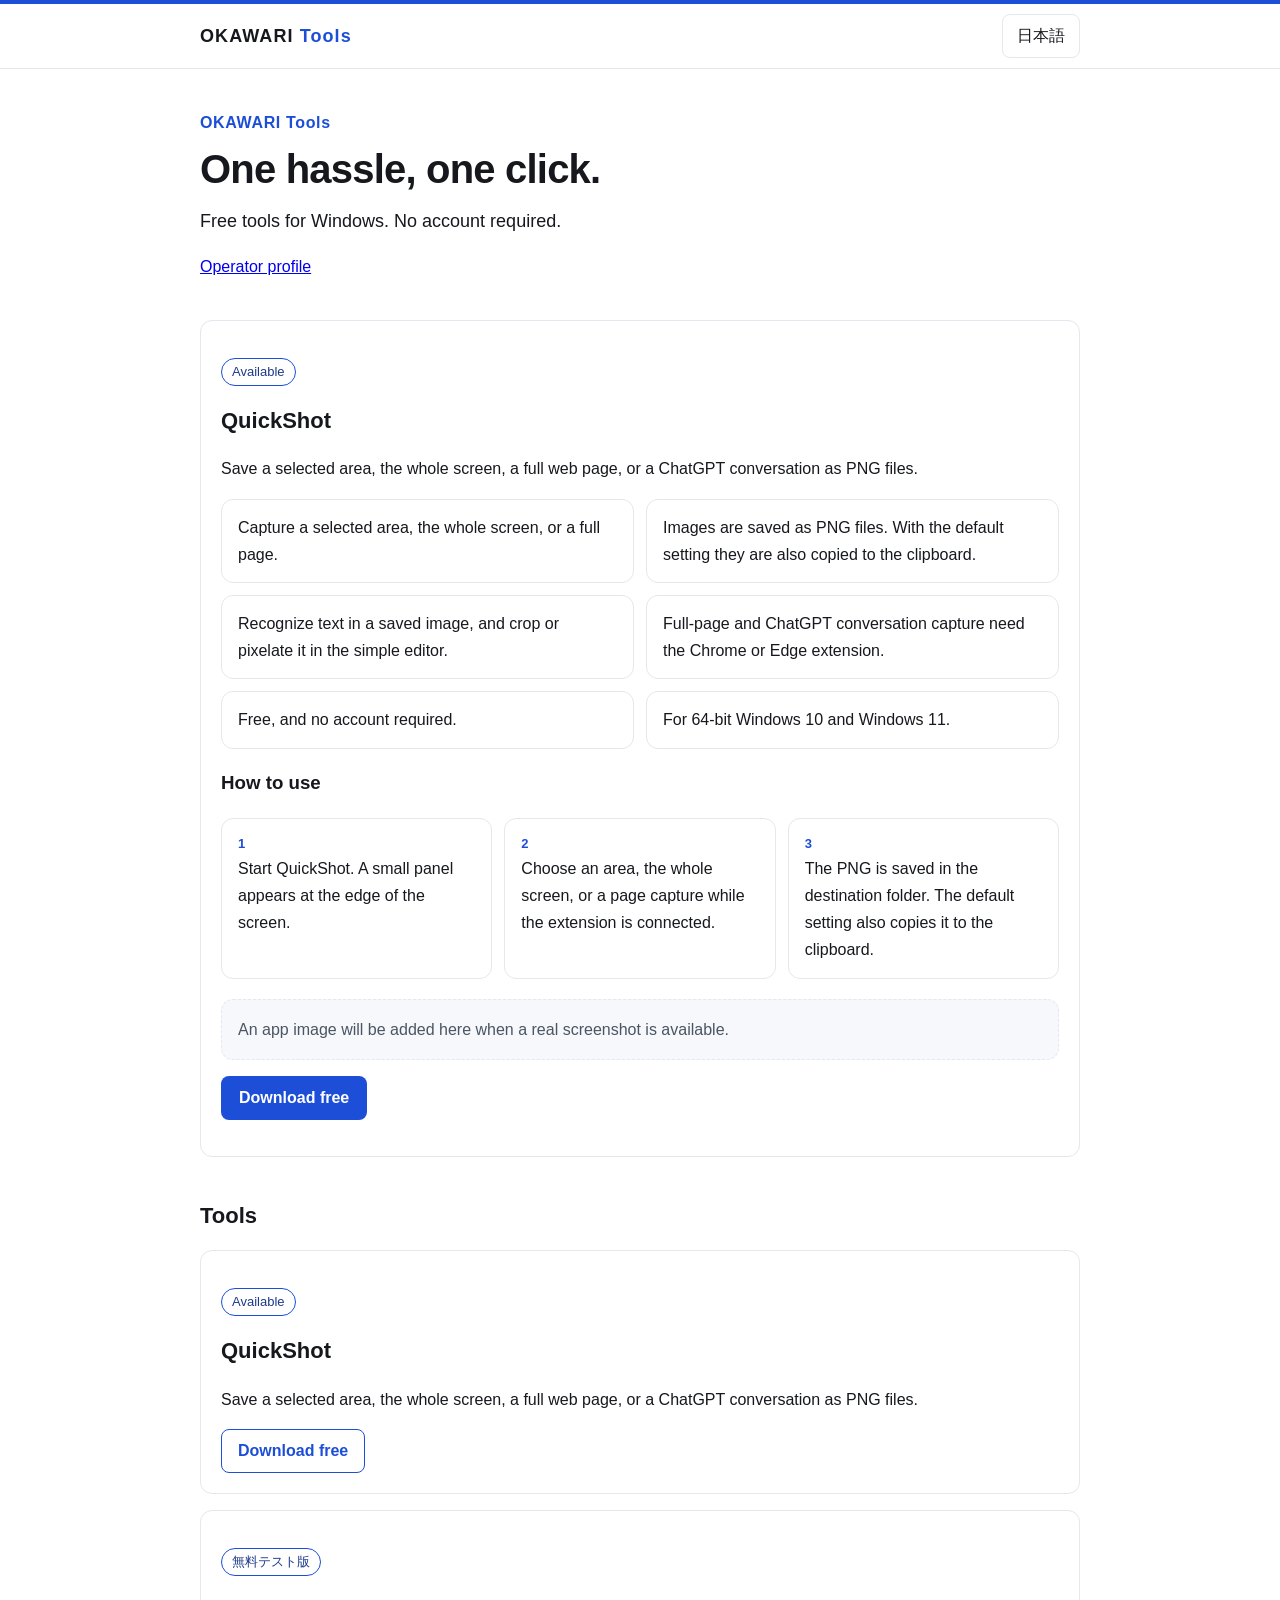
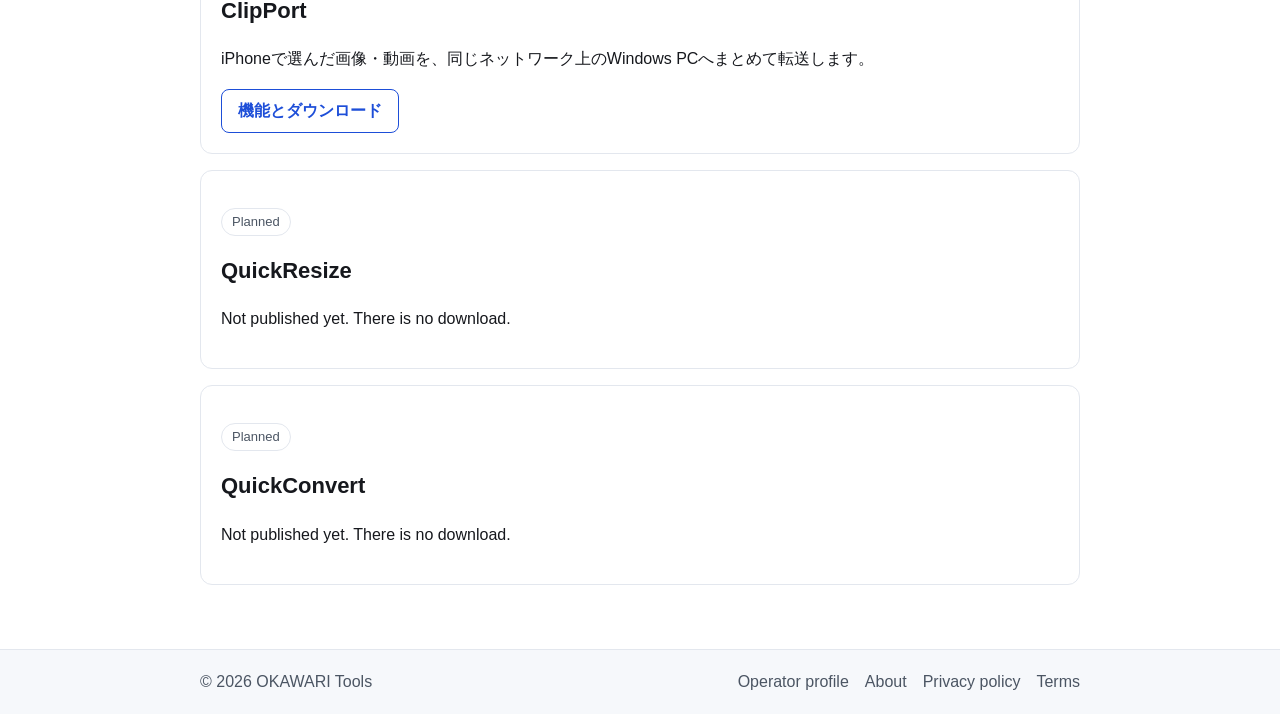
==== commit 9858244b: "Add ClipPort v2.0.0 download page" ====
--- a/website/index.html
+++ b/website/index.html
@@ -67,6 +67,12 @@
           <a class="btn btn-secondary" href="quickshot.html" data-i18n="card_link">無料でダウンロード</a>
         </article>
         <article class="tool-card">
+          <p><span class="badge">無料テスト版</span></p>
+          <h3>ClipPort</h3>
+          <p>iPhoneで選んだ画像・動画を、同じネットワーク上のWindows PCへまとめて転送します。</p>
+          <a class="btn btn-secondary" href="clipport.html">機能とダウンロード</a>
+        </article>
+        <article class="tool-card">
           <p><span class="badge badge-muted" data-i18n="planned">開発予定</span></p>
           <h3>QuickResize</h3>
           <p data-i18n="planned_note">まだ公開していません。ダウンロードはできません。</p>
--- a/website/style.css
+++ b/website/style.css
@@ -260,6 +260,91 @@
 
 .profile-role { margin: 0; color: var(--muted); }
 
+.social-links {
+  list-style: none;
+  margin: 0;
+  padding: 0;
+  display: grid;
+  gap: 12px;
+}
+
+.social-link {
+  display: flex;
+  align-items: center;
+  gap: 12px;
+  min-height: 48px;
+  padding: 12px 16px;
+  border: 1px solid var(--line);
+  border-radius: 8px;
+  background: var(--surface);
+  color: var(--text);
+  text-decoration: none;
+  font-weight: 600;
+}
+
+.social-link:hover { border-color: var(--blue); color: var(--blue-dark); }
+
+.social-link svg {
+  flex: 0 0 24px;
+  width: 24px;
+  height: 24px;
+  color: var(--blue);
+}
+
+.activity-columns {
+  display: grid;
+  grid-template-columns: 1fr 1fr;
+  gap: 24px;
+}
+
+.activity-list {
+  list-style: none;
+  margin: 0;
+  padding: 0;
+  display: grid;
+  gap: 12px;
+}
+
+.activity-list a {
+  display: flex;
+  flex-direction: column;
+  gap: 4px;
+  min-height: 48px;
+  padding: 12px;
+  border: 1px solid var(--line);
+  border-radius: 8px;
+  color: var(--text);
+  text-decoration: none;
+}
+
+.activity-list a:hover { border-color: var(--blue); }
+
+.activity-list img {
+  width: 100%;
+  max-width: 320px;
+  height: auto;
+  aspect-ratio: 16 / 9;
+  object-fit: cover;
+  border-radius: 6px;
+  background: var(--surface);
+}
+
+.activity-date, .activity-summary, .activity-updated { color: var(--muted); }
+
+.activity-date, .activity-updated { font-size: 13px; }
+
+.activity-title { font-weight: 600; overflow-wrap: anywhere; }
+
+.activity-summary { font-size: 14px; }
+
+.activity-more {
+  display: inline-flex;
+  align-items: center;
+  min-height: 44px;
+}
+
+.activity-empty { color: var(--muted); margin: 0; }
+
 @media (max-width: 640px) {
   .header-inner, .footer-inner { align-items: flex-start; padding: 12px 0; flex-direction: column; }
   .wrap { padding-top: 28px; }
@@ -268,4 +353,5 @@
   .btn-primary, .btn-secondary { width: 100%; }
   .feature-list, .steps { grid-template-columns: 1fr; }
   .profile-head { align-items: flex-start; }
-}
+  .activity-columns { grid-template-columns: 1fr; }
+}
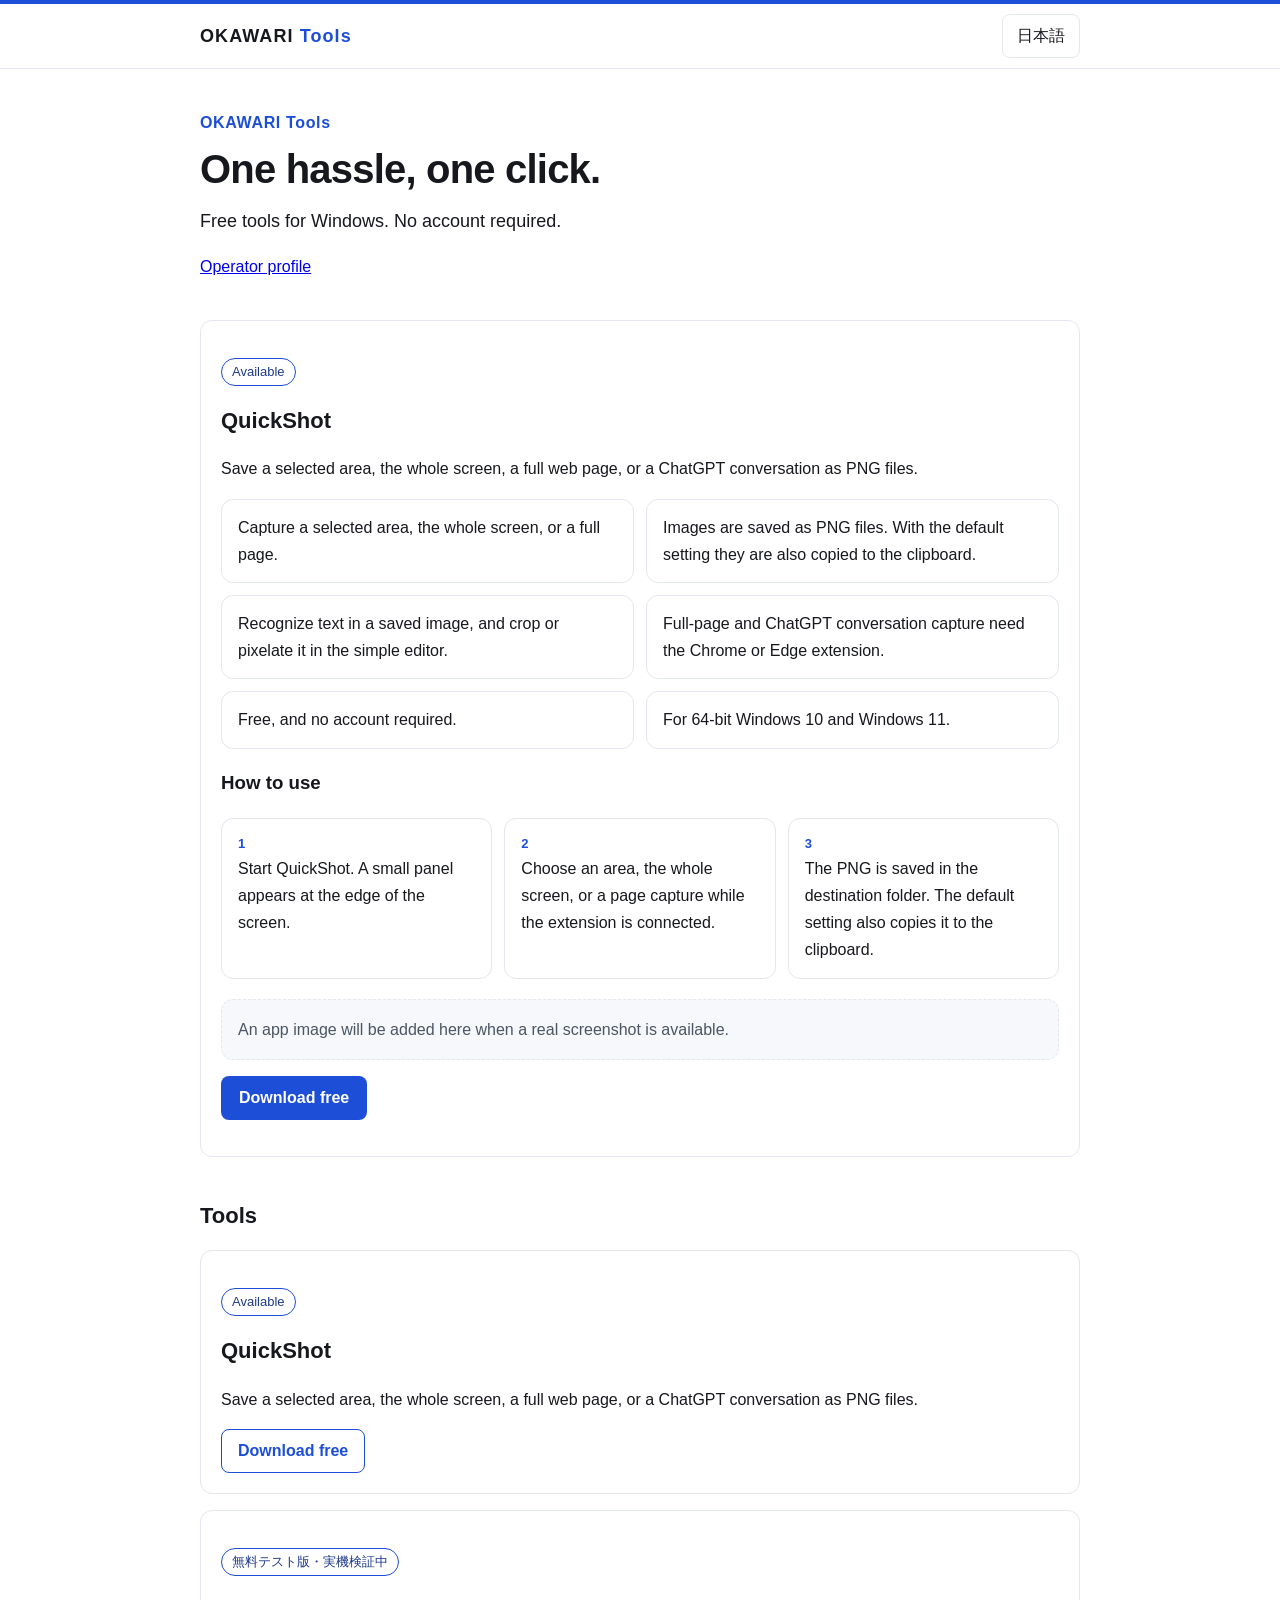
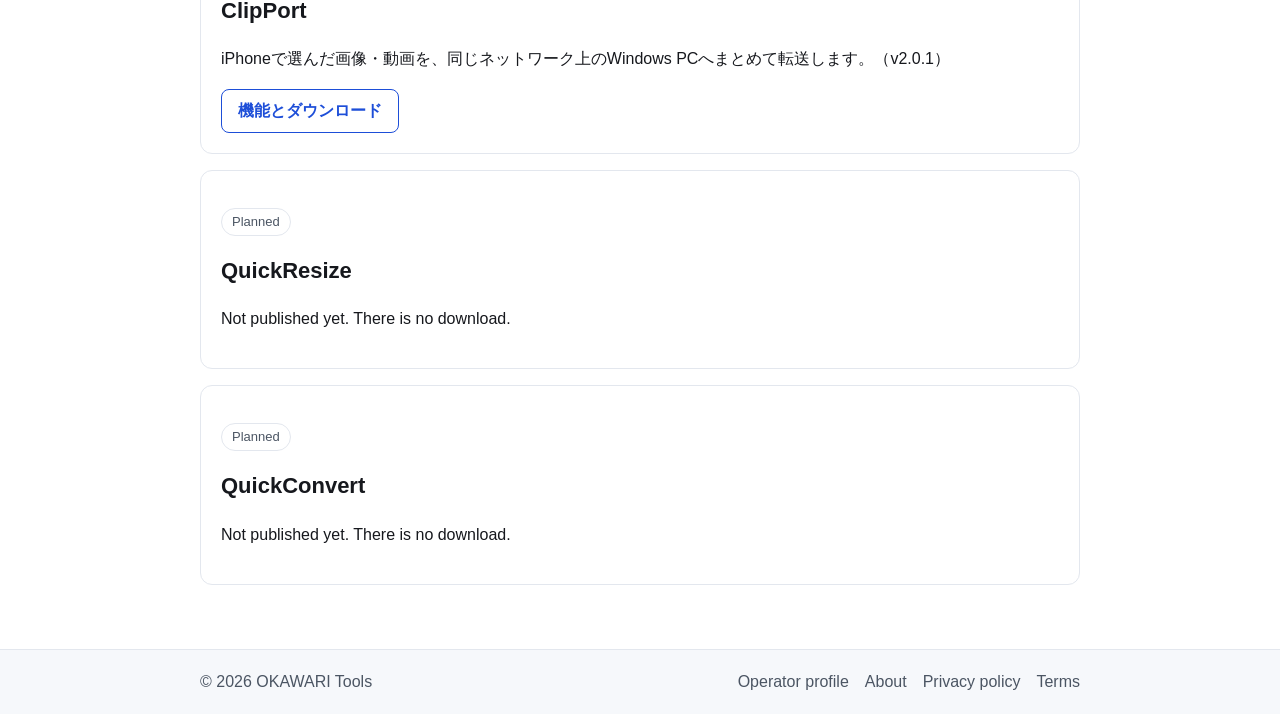
==== commit b74e58df: "Update ClipPort public test page to v2.0.1 verification build. Keep the existing GitHub download URL" ====
--- a/website/index.html
+++ b/website/index.html
@@ -67,9 +67,9 @@
           <a class="btn btn-secondary" href="quickshot.html" data-i18n="card_link">無料でダウンロード</a>
         </article>
         <article class="tool-card">
-          <p><span class="badge">無料テスト版</span></p>
+          <p><span class="badge">無料テスト版・実機検証中</span></p>
           <h3>ClipPort</h3>
-          <p>iPhoneで選んだ画像・動画を、同じネットワーク上のWindows PCへまとめて転送します。</p>
+          <p>iPhoneで選んだ画像・動画を、同じネットワーク上のWindows PCへまとめて転送します。（v2.0.1）</p>
           <a class="btn btn-secondary" href="clipport.html">機能とダウンロード</a>
         </article>
         <article class="tool-card">
